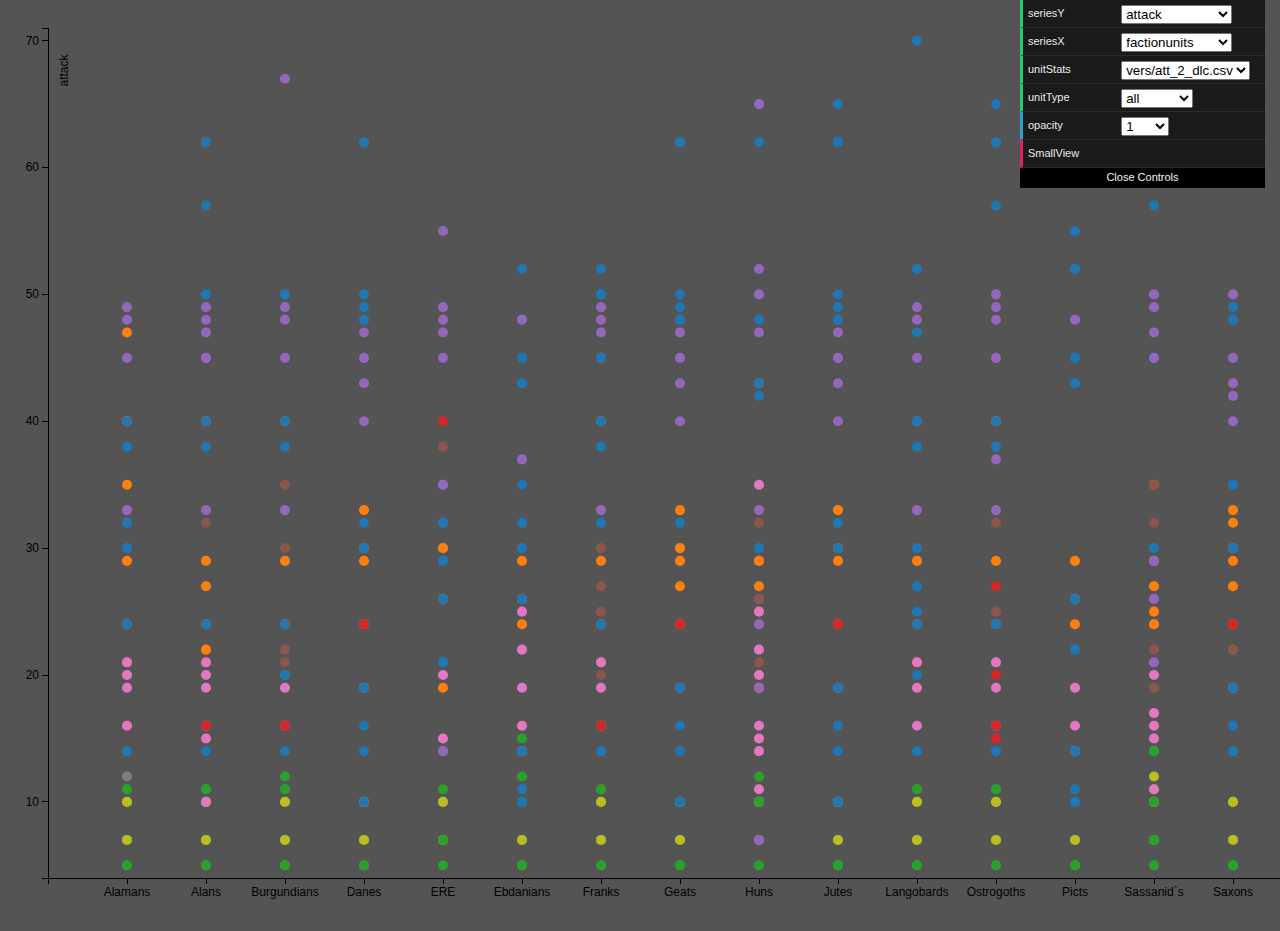
==== index_hd.html @ 919b3987 "Initial Commit" ====
<!DOCTYPE html>

<html>

<meta charset="utf-8">

<head>
	<link rel="shortcut icon" href="favicon.ico">

    <title>Attila Unit Stats vers. 1.2</title>
    <link rel="stylesheet" type="text/css" href="style_hd.css">

	
</head>

<body>

<!--<h2>Attila Unit Stats Patch: 1.0</h2>-->


<!--Libraries-->
<script src="http://d3js.org/d3.v3.min.js"></script>
<script type="text/javascript" src="vendor/d3/d3.v3.min.js"></script>
<script type="text/javascript" src="vendor/stats/dat.gui.min.js"></script>

<!--scatterPlot/App-->
<script src="code/01-setup_hd.js"></script>
<script src="code/02-init_hd.js"></script>
<script src="code/03-update_hd.js"></script>
<script src="code/04-utils_hd.js"></script>


</body>

</html>
---- style_hd.css ----
body {

    font: 12px sans-serif;
	background-color: #545454;
}

.axis path,
.axis line {

    fill: none;

    stroke: #000;

    shape-rendering: crispEdges;

}

.dot {

    stroke: #000;

}

.tooltip {

    position: absolute;

    width: 156px;

    height: auto;

    padding: 10px;

    background-color: lightgrey;

    -webkit-border-radius: 10px;

    -moz-border-radius: 10px;

	-webkit-box-shadow: 4px 4px 10px rgba(0, 0, 0, 2.0);

    -moz-box-shadow: 4px 4px 10px rgba(0, 0, 0, 2.0);

    box-shadow: 4px 4px 10px rgba(0, 0, 0, 2.0);

  	overflow: hidden;

    pointer-events: none;

}

h1 {

    margin-top: 10px;

    margin-left: 40px;

    color: red;
	
	text-shadow: 2px 2px 2px rgba(0,0,0,1);
}

h3 {

    margin-top: 5px;

    margin-left: 40px;

    color: #000000;
}

h5 {

    margin-top: 10px;

    margin-left: 40px;
}
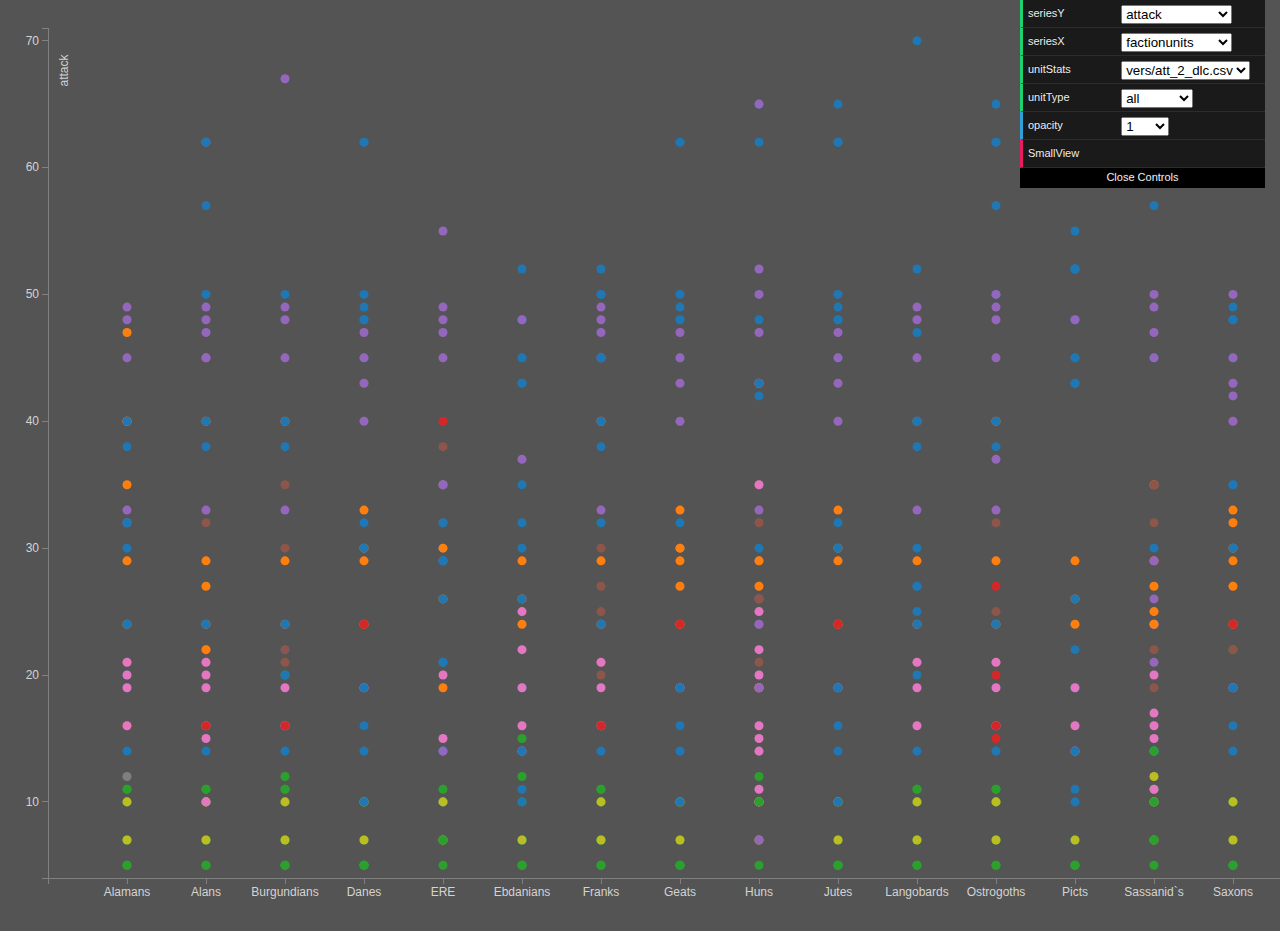
==== commit b2512f23: "reduce overhead make the stuff white :D" ====
--- a/index_hd.html
+++ b/index_hd.html
@@ -8,7 +8,7 @@
 	<link rel="shortcut icon" href="favicon.ico">
 
     <title>Attila Unit Stats vers. 1.2</title>
-    <link rel="stylesheet" type="text/css" href="style_hd.css">
+    <link rel="stylesheet" type="text/css" href="style.css">
 
 	
 </head>
@@ -25,8 +25,8 @@
 
 <!--scatterPlot/App-->
 <script src="code/01-setup_hd.js"></script>
-<script src="code/02-init_hd.js"></script>
-<script src="code/03-update_hd.js"></script>
+<script src="code/02-init.js"></script>
+<script src="code/03-update.js"></script>
 <script src="code/04-utils_hd.js"></script>
 
 
--- a/style.css
+++ b/style.css
@@ -0,0 +1,92 @@
+body {
+
+    font: 12px sans-serif;
+	background-color: #545454;
+}
+
+.axis text {
+
+    fill: lightgray;
+}
+
+.legend text{
+
+    fill: gray;
+}
+
+.axis path,
+.axis line {
+
+    fill: none;
+
+    stroke: gray;
+
+    shape-rendering: crispEdges;
+
+}
+
+.dot {
+
+    stroke: #000;
+
+}
+
+.tooltip {
+
+    position: absolute;
+
+    width: 156px;
+
+    height: auto;
+
+    padding: 10px;
+
+    background-color: lightgrey;
+
+    -webkit-border-radius: 10px;
+
+    -moz-border-radius: 10px;
+
+	-webkit-box-shadow: 4px 4px 10px rgba(0, 0, 0, 2.0);
+
+    -moz-box-shadow: 4px 4px 10px rgba(0, 0, 0, 2.0);
+
+    box-shadow: 4px 4px 10px rgba(0, 0, 0, 2.0);
+
+  	overflow: hidden;
+
+    pointer-events: none;
+
+}
+.hidden-point{
+
+    visibility: none;
+
+}
+
+h1 {
+
+    margin-top: 10px;
+
+    margin-left: 40px;
+
+    color: red;
+	
+	text-shadow: 2px 2px 2px rgba(0,0,0,1);
+}
+
+h3 {
+
+    margin-top: 5px;
+
+    margin-left: 40px;
+
+    color: #000000;
+}
+
+h5 {
+
+    margin-top: 10px;
+
+    margin-left: 40px;
+}